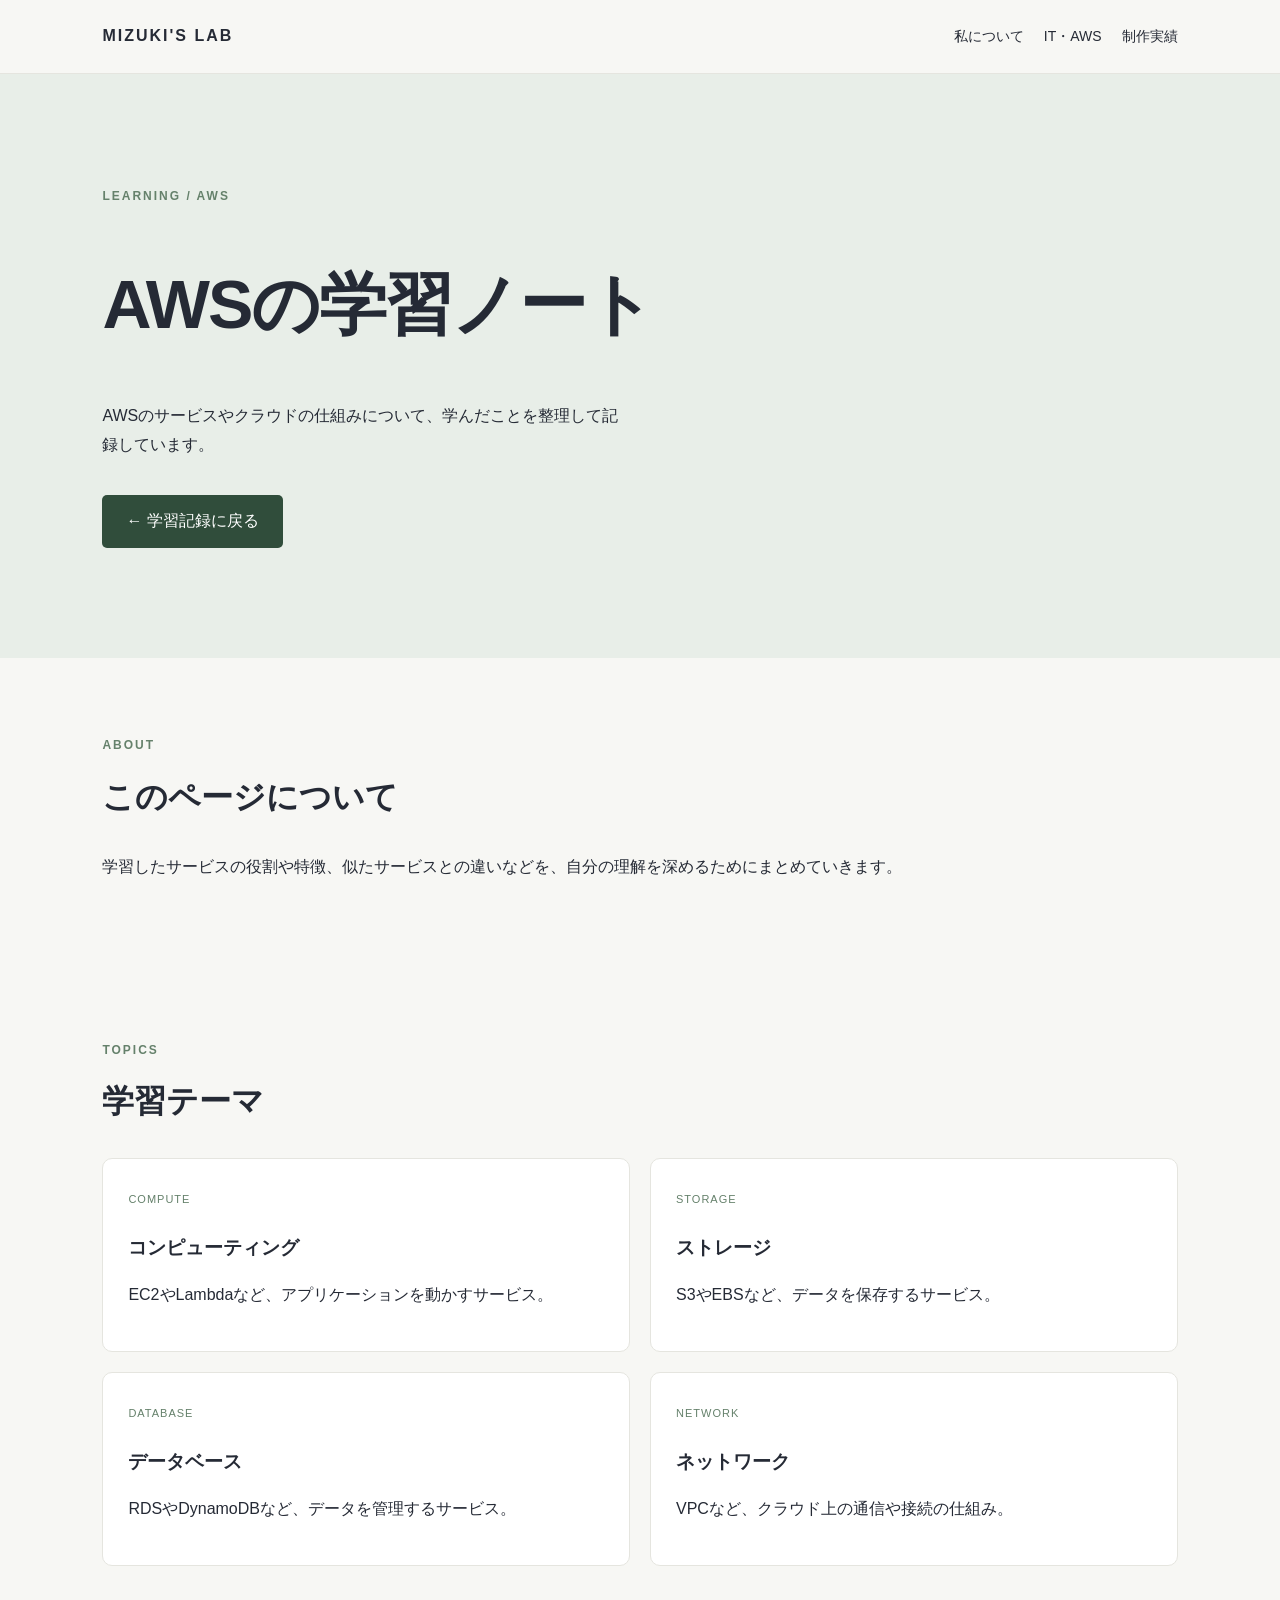
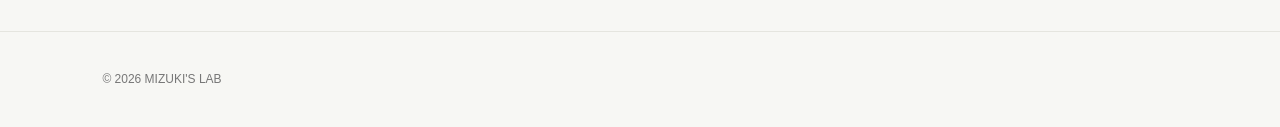
==== articles/aws-learning.html @ 07562fc8 "Create aws-learning.html" ====
<!DOCTYPE html>
<html lang="ja">
<head>
  <meta charset="UTF-8">
  <meta name="viewport" content="width=device-width, initial-scale=1.0">
  <meta name="description" content="AWSの学習記録やサービスの特徴をまとめたページ。">
  <title>AWSの学習ノート | MIZUKI'S LAB</title>
  <link rel="stylesheet" href="../css/style.css">
</head>
<body>
  <header class="header">
    <a class="logo" href="../index.html">MIZUKI'S LAB</a>
    <nav>
      <a href="../index.html#about">私について</a>
      <a href="../index.html#it">IT・AWS</a>
      <a href="../index.html#works">制作実績</a>
    </nav>
  </header>

  <main>
    <section class="hero">
      <p class="eyebrow">LEARNING / AWS</p>
      <h1>AWSの学習ノート</h1>
      <p>AWSのサービスやクラウドの仕組みについて、学んだことを整理して記録しています。</p>
      <a class="button" href="../index.html#it">← 学習記録に戻る</a>
    </section>

    <section class="section">
      <p class="eyebrow">ABOUT</p>
      <h2>このページについて</h2>
      <p>学習したサービスの役割や特徴、似たサービスとの違いなどを、自分の理解を深めるためにまとめていきます。</p>
    </section>

    <section class="section">
      <p class="eyebrow">TOPICS</p>
      <h2>学習テーマ</h2>
      <div class="cards">
        <article class="card">
          <span>COMPUTE</span>
          <h3>コンピューティング</h3>
          <p>EC2やLambdaなど、アプリケーションを動かすサービス。</p>
        </article>
        <article class="card">
          <span>STORAGE</span>
          <h3>ストレージ</h3>
          <p>S3やEBSなど、データを保存するサービス。</p>
        </article>
        <article class="card">
          <span>DATABASE</span>
          <h3>データベース</h3>
          <p>RDSやDynamoDBなど、データを管理するサービス。</p>
        </article>
        <article class="card">
          <span>NETWORK</span>
          <h3>ネットワーク</h3>
          <p>VPCなど、クラウド上の通信や接続の仕組み。</p>
        </article>
      </div>
    </section>
  </main>

  <footer>
    <p>© 2026 MIZUKI'S LAB</p>
  </footer>
</body>
</html>
---- css/style.css ----
* {
  box-sizing: border-box;
}

html {
  scroll-behavior: smooth;
}

body {
  margin: 0;
  background: #f7f7f4;
  color: #252a35;
  font-family: Arial, "Noto Sans JP", sans-serif;
  line-height: 1.8;
}

a {
  color: inherit;
  text-decoration: none;
}

.header {
  display: flex;
  justify-content: space-between;
  align-items: center;
  padding: 22px 8%;
  border-bottom: 1px solid #e5e5df;
  background: #f7f7f4;
}

.logo {
  font-weight: bold;
  letter-spacing: 2px;
}

nav {
  display: flex;
  gap: 20px;
}

nav a {
  font-size: 14px;
  transition: color 0.3s;
}

nav a:hover {
  color: #65816b;
}

.hero {
  padding: 100px 8% 110px;
  background: #e8eee8;
}

.eyebrow {
  color: #65816b;
  font-size: 12px;
  font-weight: bold;
  letter-spacing: 2px;
}

h1 {
  font-size: clamp(38px, 6vw, 68px);
  line-height: 1.2;
  letter-spacing: -2px;
}

.hero > p:not(.eyebrow) {
  max-width: 520px;
}

.button {
  display: inline-block;
  margin-top: 20px;
  padding: 12px 24px;
  background: #304d3b;
  color: white;
  border-radius: 5px;
  transition: transform 0.3s, background 0.3s;
}

.button:hover {
  background: #456b52;
  transform: translateY(-3px);
}

.section {
  padding: 65px 8%;
}

.section h2 {
  font-size: 32px;
  margin-top: 0;
}

.cards {
  display: grid;
  grid-template-columns: repeat(2, minmax(0, 1fr));
  gap: 20px;
}

.card {
  padding: 25px;
  background: white;
  border: 1px solid #e5e5df;
  border-radius: 10px;
  transition: transform 0.3s, box-shadow 0.3s;
}

.card:hover {
  transform: translateY(-5px);
  box-shadow: 0 12px 30px #252a3510;
}

.card span {
  color: #65816b;
  font-size: 11px;
  letter-spacing: 1px;
}

.card h3 {
  margin-bottom: 5px;
}

footer {
  padding: 25px 8%;
  border-top: 1px solid #e5e5df;
  color: #777;
  font-size: 12px;
}

@media (max-width: 600px) {
  .header {
    align-items: flex-start;
    gap: 10px;
    flex-direction: column;
  }

  nav {
    gap: 15px;
    font-size: 13px;
  }

  .hero {
    padding-top: 65px;
    padding-bottom: 70px;
  }

  .cards {
    grid-template-columns: 1fr;
  }
}


/* Scroll reveal animation */
.reveal {
  opacity: 0;
  transform: translateY(30px);
  transition:
    opacity 1.1s ease,
    transform 1.1s ease;
}


.reveal.is-visible {
  opacity: 1;
  transform: translateY(0);
}

/* Respect reduced-motion preferences */
@media (prefers-reduced-motion: reduce) {
  html {
    scroll-behavior: auto;
  }

  .reveal {
    opacity: 1;
    transform: none;
    transition: none;
  }
}
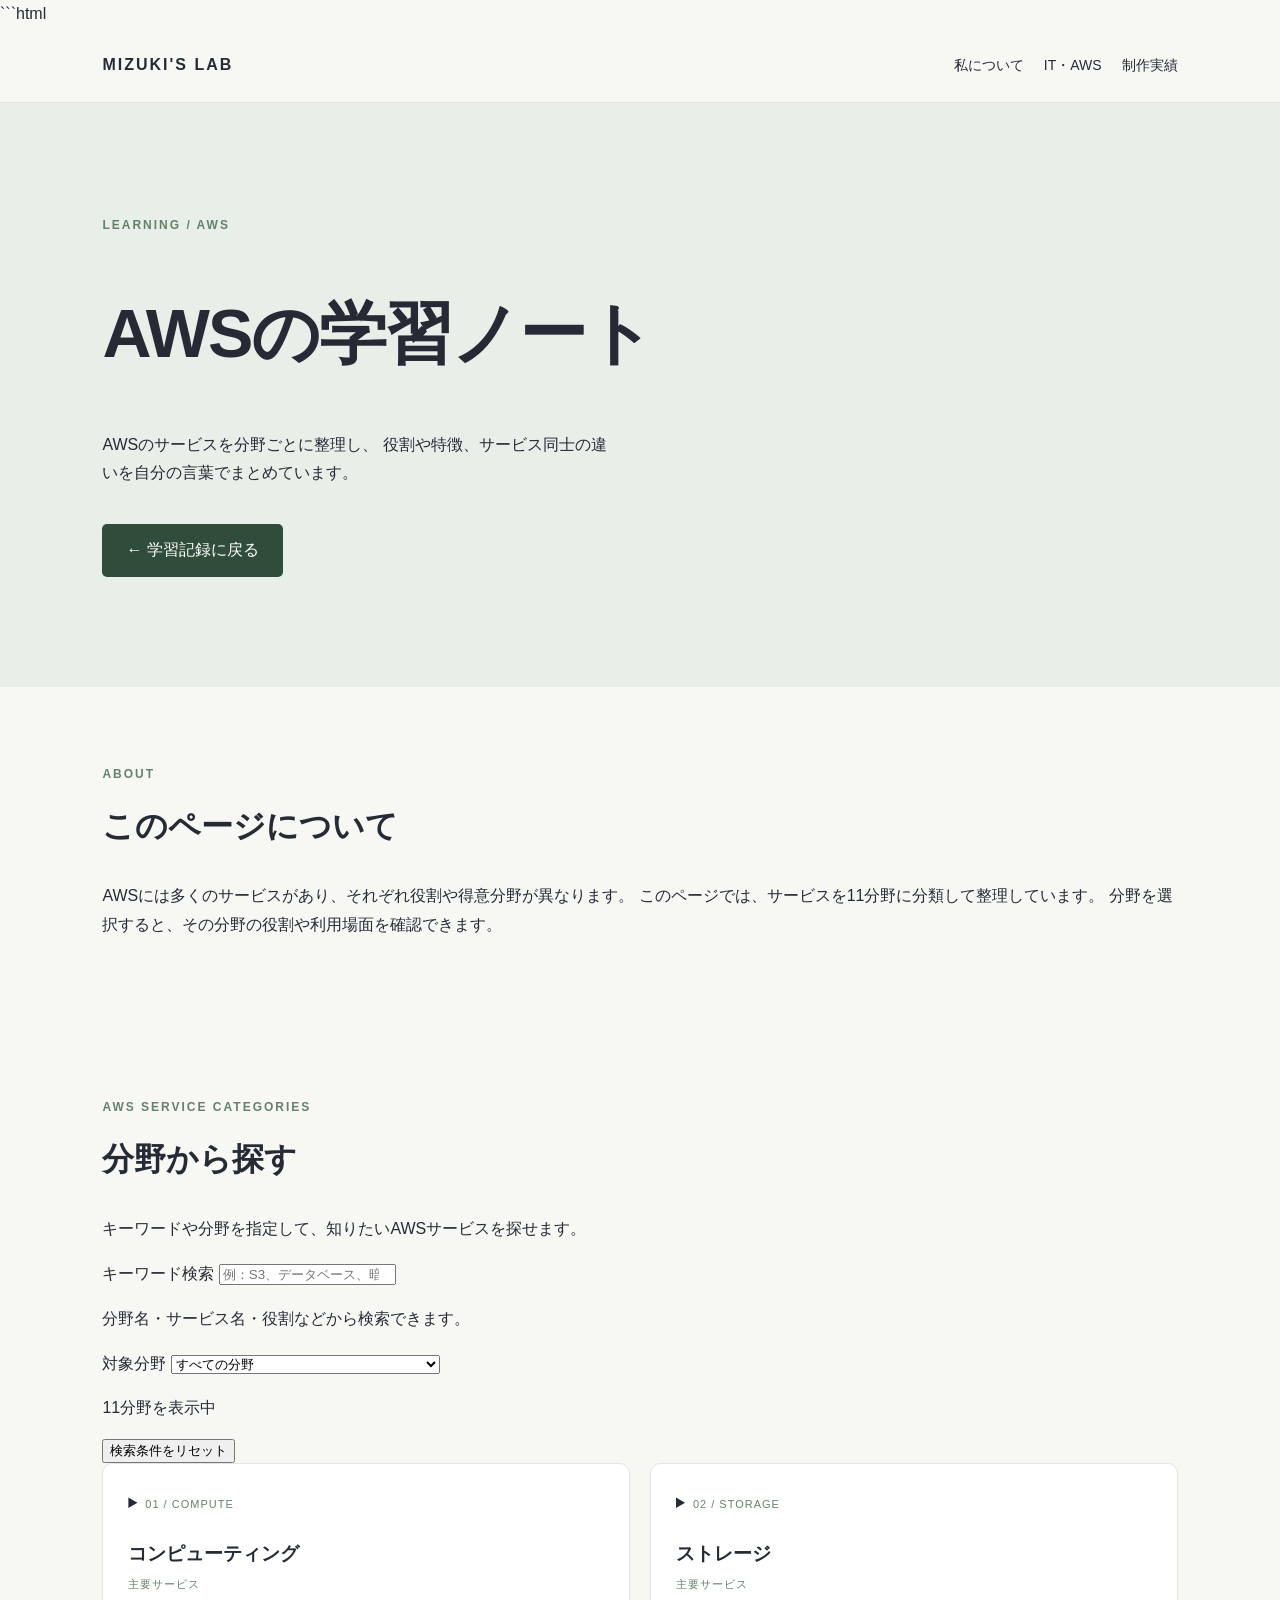
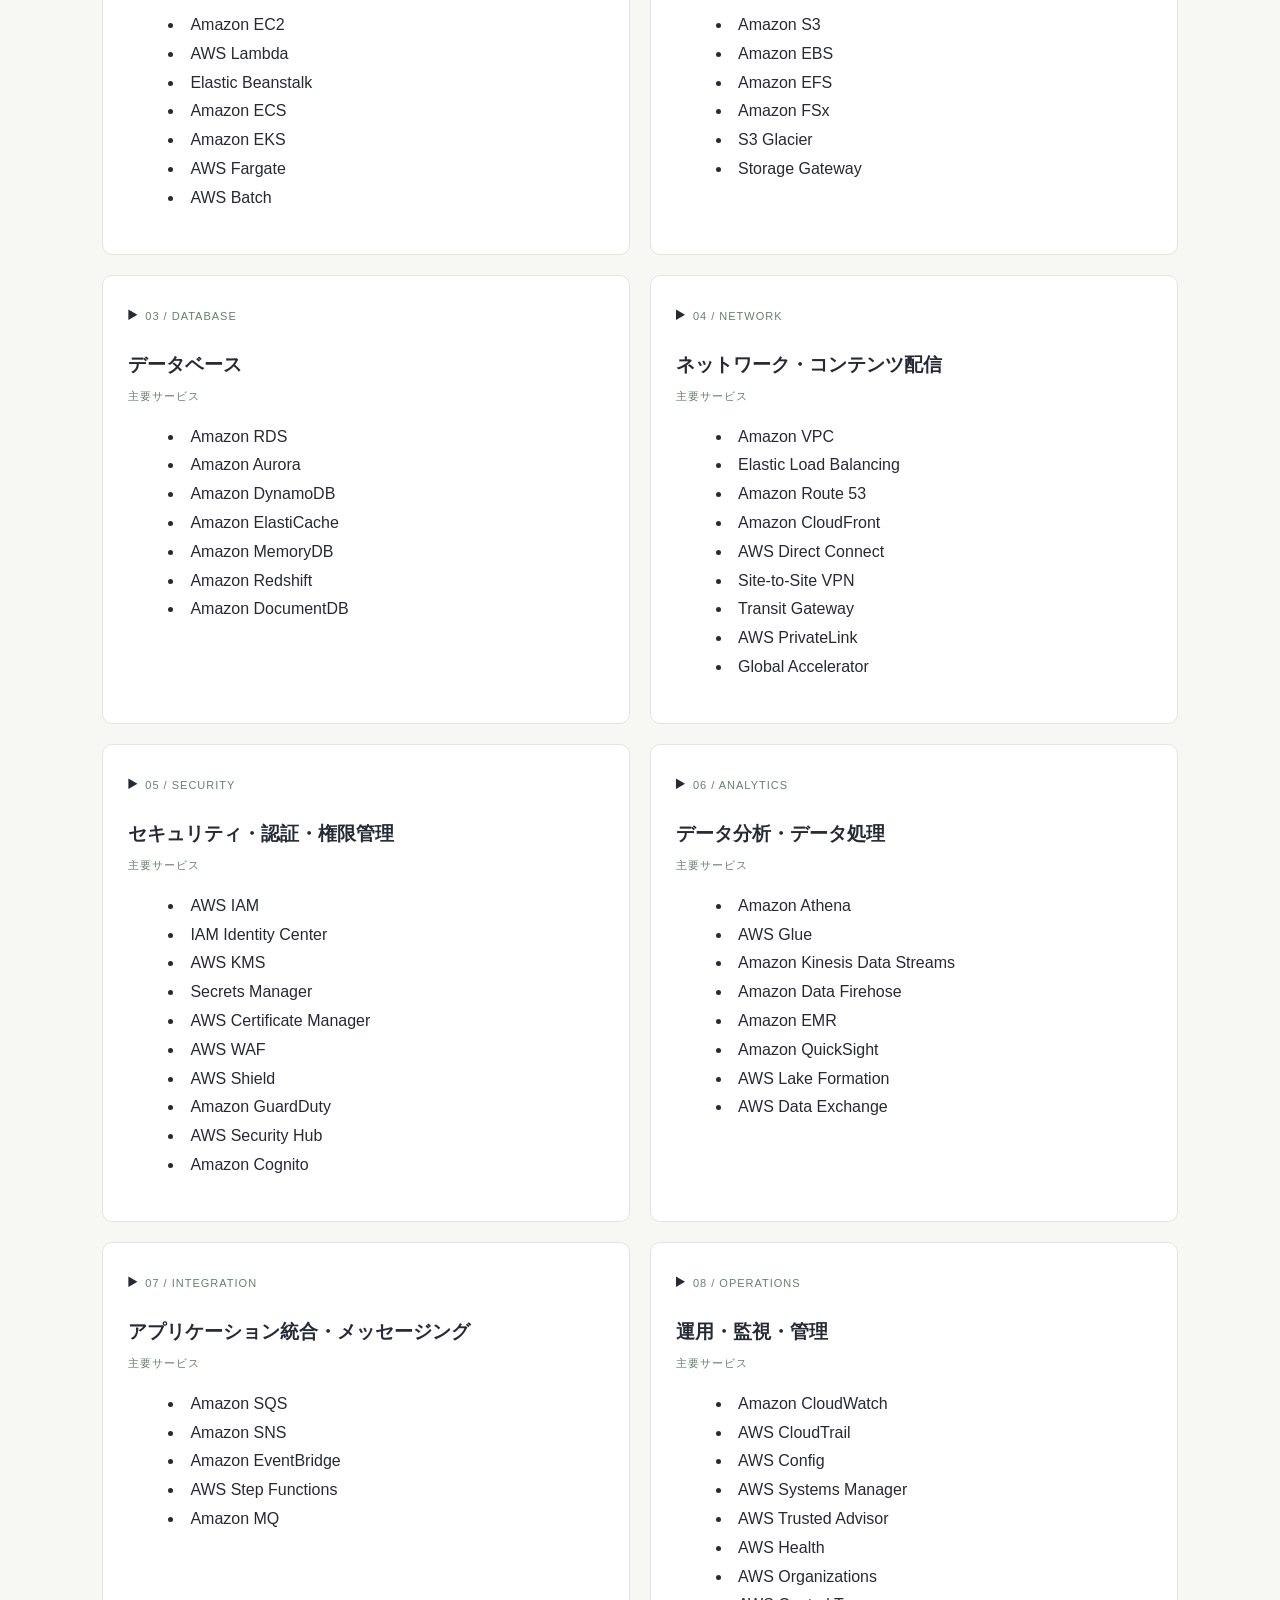
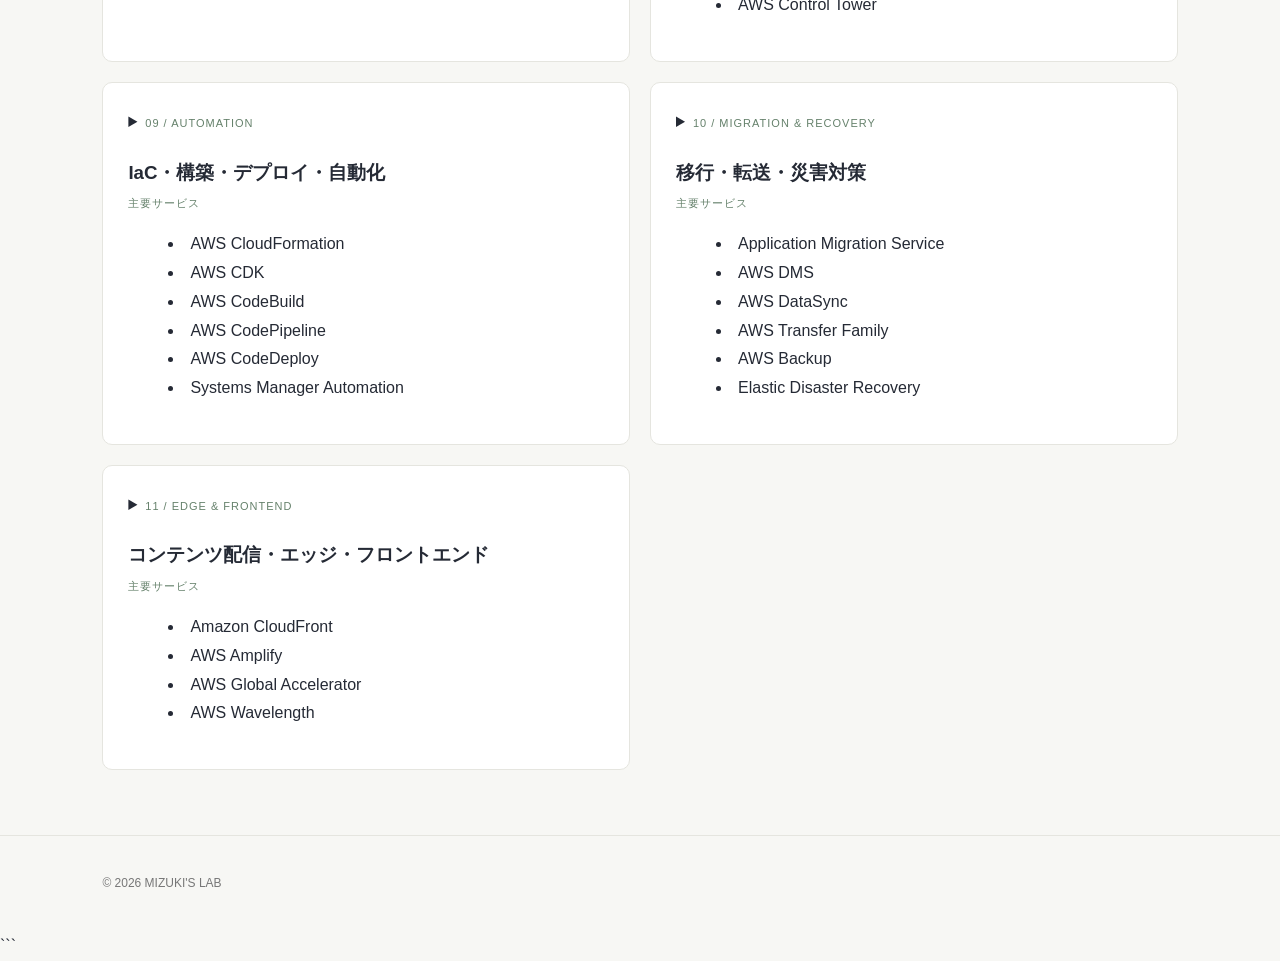
==== commit acda80de: "Update aws-learning.html" ====
--- a/articles/aws-learning.html
+++ b/articles/aws-learning.html
@@ -1,16 +1,28 @@
-
+```html
 <!DOCTYPE html>
 <html lang="ja">
 <head>
   <meta charset="UTF-8">
   <meta name="viewport" content="width=device-width, initial-scale=1.0">
-  <meta name="description" content="AWSの学習記録やサービスの特徴をまとめたページ。">
+
+  <meta
+    name="description"
+    content="AWSの主要サービスを11分野に分類し、役割や特徴を整理した学習ノート。"
+  >
+
   <title>AWSの学習ノート | MIZUKI'S LAB</title>
+
   <link rel="stylesheet" href="../css/style.css">
+  <script src="../js/main.js" defer></script>
 </head>
+
 <body>
+
+  <!-- ヘッダー -->
+
   <header class="header">
     <a class="logo" href="../index.html">MIZUKI'S LAB</a>
+
     <nav>
       <a href="../index.html#about">私について</a>
       <a href="../index.html#it">IT・AWS</a>
@@ -19,49 +31,677 @@
   </header>
 
   <main>
+
+    <!-- ページ紹介 -->
+
     <section class="hero">
       <p class="eyebrow">LEARNING / AWS</p>
+
       <h1>AWSの学習ノート</h1>
-      <p>AWSのサービスやクラウドの仕組みについて、学んだことを整理して記録しています。</p>
-      <a class="button" href="../index.html#it">← 学習記録に戻る</a>
+
+      <p>
+        AWSのサービスを分野ごとに整理し、
+        役割や特徴、サービス同士の違いを自分の言葉でまとめています。
+      </p>
+
+      <a class="button" href="../index.html#it">
+        ← 学習記録に戻る
+      </a>
     </section>
+
+    <!-- このページについて -->
 
     <section class="section">
       <p class="eyebrow">ABOUT</p>
+
       <h2>このページについて</h2>
-      <p>学習したサービスの役割や特徴、似たサービスとの違いなどを、自分の理解を深めるためにまとめていきます。</p>
+
+      <p>
+        AWSには多くのサービスがあり、それぞれ役割や得意分野が異なります。
+        このページでは、サービスを11分野に分類して整理しています。
+        分野を選択すると、その分野の役割や利用場面を確認できます。
+      </p>
     </section>
 
-    <section class="section">
-      <p class="eyebrow">TOPICS</p>
-      <h2>学習テーマ</h2>
-      <div class="cards">
-        <article class="card">
-          <span>COMPUTE</span>
-          <h3>コンピューティング</h3>
-          <p>EC2やLambdaなど、アプリケーションを動かすサービス。</p>
-        </article>
-        <article class="card">
-          <span>STORAGE</span>
-          <h3>ストレージ</h3>
-          <p>S3やEBSなど、データを保存するサービス。</p>
-        </article>
-        <article class="card">
-          <span>DATABASE</span>
-          <h3>データベース</h3>
-          <p>RDSやDynamoDBなど、データを管理するサービス。</p>
-        </article>
-        <article class="card">
-          <span>NETWORK</span>
-          <h3>ネットワーク</h3>
-          <p>VPCなど、クラウド上の通信や接続の仕組み。</p>
-        </article>
+    <!-- AWS分野一覧 -->
+
+    <section class="section" id="aws-topics">
+
+      <p class="eyebrow">AWS SERVICE CATEGORIES</p>
+
+      <h2>分野から探す</h2>
+
+      <p>
+        キーワードや分野を指定して、知りたいAWSサービスを探せます。
+      </p>
+
+      <!-- 検索・フィルター -->
+
+      <div class="aws-search-panel">
+
+        <div class="aws-form-group">
+          <label for="aws-search">キーワード検索</label>
+
+          <input
+            class="aws-input"
+            type="search"
+            id="aws-search"
+            placeholder="例：S3、データベース、暗号化"
+            autocomplete="off"
+          >
+
+          <p class="aws-search-hint">
+            分野名・サービス名・役割などから検索できます。
+          </p>
+        </div>
+
+        <div class="aws-form-group">
+          <label for="aws-category-filter">対象分野</label>
+
+          <select class="aws-select" id="aws-category-filter">
+            <option value="all">すべての分野</option>
+            <option value="compute">コンピューティング</option>
+            <option value="storage">ストレージ</option>
+            <option value="database">データベース</option>
+            <option value="network">ネットワーク・コンテンツ配信</option>
+            <option value="security">セキュリティ・認証・権限管理</option>
+            <option value="analytics">データ分析・データ処理</option>
+            <option value="integration">アプリケーション統合・メッセージング</option>
+            <option value="operations">運用・監視・管理</option>
+            <option value="automation">IaC・構築・デプロイ・自動化</option>
+            <option value="migration">移行・転送・災害対策</option>
+            <option value="edge">コンテンツ配信・エッジ・フロントエンド</option>
+          </select>
+        </div>
+
       </div>
+
+      <!-- 検索結果 -->
+
+      <div class="aws-results-header">
+
+        <p
+          class="aws-results-count"
+          id="aws-results-count"
+          aria-live="polite"
+        >
+          11分野を表示中
+        </p>
+
+        <button
+          class="aws-reset-button"
+          id="aws-reset"
+          type="button"
+        >
+          検索条件をリセット
+        </button>
+
+      </div>
+
+      <!-- カード一覧 -->
+
+      <div class="cards aws-category-grid" id="aws-category-grid">
+
+        <!-- 01 コンピューティング -->
+
+        <details
+          class="card aws-category-card"
+          data-category="compute"
+          data-search="コンピューティング compute ec2 lambda elastic beanstalk ecs eks fargate batch 仮想サーバー コンテナ 実行"
+        >
+          <summary>
+            <span class="aws-category-label">01 / COMPUTE</span>
+
+            <h3 class="aws-category-title">コンピューティング</h3>
+
+            <span class="aws-service-label">主要サービス</span>
+
+            <ul class="aws-service-list">
+              <li>Amazon EC2</li>
+              <li>AWS Lambda</li>
+              <li>Elastic Beanstalk</li>
+              <li>Amazon ECS</li>
+              <li>Amazon EKS</li>
+              <li>AWS Fargate</li>
+              <li>AWS Batch</li>
+            </ul>
+          </summary>
+
+          <div class="aws-card-detail">
+            <h4>この分野の役割</h4>
+
+            <p>
+              アプリケーションやプログラムを実行するための計算環境を提供します。
+              仮想サーバーを管理する方法から、サーバー管理を抑えて
+              プログラムやコンテナを実行する方法まであります。
+            </p>
+
+            <h4>主な利用場面</h4>
+
+            <ul>
+              <li>仮想サーバーを構築する</li>
+              <li>イベントに応じてプログラムを実行する</li>
+              <li>コンテナアプリケーションを動かす</li>
+              <li>バッチ処理を実行する</li>
+            </ul>
+
+            <p class="aws-card-note">
+              学習ポイント：サーバー管理の有無、実行方式、拡張性の違い。
+            </p>
+          </div>
+        </details>
+
+        <!-- 02 ストレージ -->
+
+        <details
+          class="card aws-category-card"
+          data-category="storage"
+          data-search="ストレージ storage s3 ebs efs fsx glacier storage gateway オブジェクト ブロック ファイル バックアップ アーカイブ"
+        >
+          <summary>
+            <span class="aws-category-label">02 / STORAGE</span>
+
+            <h3 class="aws-category-title">ストレージ</h3>
+
+            <span class="aws-service-label">主要サービス</span>
+
+            <ul class="aws-service-list">
+              <li>Amazon S3</li>
+              <li>Amazon EBS</li>
+              <li>Amazon EFS</li>
+              <li>Amazon FSx</li>
+              <li>S3 Glacier</li>
+              <li>Storage Gateway</li>
+            </ul>
+          </summary>
+
+          <div class="aws-card-detail">
+            <h4>この分野の役割</h4>
+
+            <p>
+              ファイル、アプリケーションのデータ、バックアップなどを保存します。
+              データの種類やアクセス頻度、共有方法、コストに応じて
+              適切なストレージを選択します。
+            </p>
+
+            <h4>主な利用場面</h4>
+
+            <ul>
+              <li>画像やログを保存する</li>
+              <li>EC2のディスクを用意する</li>
+              <li>複数のサーバーでファイルを共有する</li>
+              <li>長期間アクセスしないデータを保管する</li>
+            </ul>
+
+            <p class="aws-card-note">
+              学習ポイント：オブジェクト・ブロック・ファイルの違い。
+            </p>
+          </div>
+        </details>
+
+        <!-- 03 データベース -->
+
+        <details
+          class="card aws-category-card"
+          data-category="database"
+          data-search="データベース database rds aurora dynamodb elasticache memorydb redshift documentdb sql nosql キャッシュ 分析"
+        >
+          <summary>
+            <span class="aws-category-label">03 / DATABASE</span>
+
+            <h3 class="aws-category-title">データベース</h3>
+
+            <span class="aws-service-label">主要サービス</span>
+
+            <ul class="aws-service-list">
+              <li>Amazon RDS</li>
+              <li>Amazon Aurora</li>
+              <li>Amazon DynamoDB</li>
+              <li>Amazon ElastiCache</li>
+              <li>Amazon MemoryDB</li>
+              <li>Amazon Redshift</li>
+              <li>Amazon DocumentDB</li>
+            </ul>
+          </summary>
+
+          <div class="aws-card-detail">
+            <h4>この分野の役割</h4>
+
+            <p>
+              アプリケーションが利用するデータを保存・検索・更新します。
+              データの構造やアクセス方法、処理速度、可用性などの要件に応じて、
+              リレーショナルデータベースやNoSQLなどを選択します。
+            </p>
+
+            <h4>主な利用場面</h4>
+
+            <ul>
+              <li>業務システムのデータを管理する</li>
+              <li>大量のキー・バリュー型データを扱う</li>
+              <li>読み込みを高速化する</li>
+              <li>大量のデータを分析する</li>
+            </ul>
+
+            <p class="aws-card-note">
+              学習ポイント：RDS・DynamoDB・ElastiCache・Redshiftの使い分け。
+            </p>
+          </div>
+        </details>
+
+        <!-- 04 ネットワーク・コンテンツ配信 -->
+
+        <details
+          class="card aws-category-card"
+          data-category="network"
+          data-search="ネットワーク コンテンツ配信 network vpc elb alb nlb route 53 dns cloudfront direct connect site-to-site vpn transit gateway privatelink global accelerator 通信 接続"
+        >
+          <summary>
+            <span class="aws-category-label">04 / NETWORK</span>
+
+            <h3 class="aws-category-title">ネットワーク・コンテンツ配信</h3>
+
+            <span class="aws-service-label">主要サービス</span>
+
+            <ul class="aws-service-list">
+              <li>Amazon VPC</li>
+              <li>Elastic Load Balancing</li>
+              <li>Amazon Route 53</li>
+              <li>Amazon CloudFront</li>
+              <li>AWS Direct Connect</li>
+              <li>Site-to-Site VPN</li>
+              <li>Transit Gateway</li>
+              <li>AWS PrivateLink</li>
+              <li>Global Accelerator</li>
+            </ul>
+          </summary>
+
+          <div class="aws-card-detail">
+            <h4>この分野の役割</h4>
+
+            <p>
+              AWS上のネットワークを構築し、リソース同士の通信や
+              インターネットとの接続を管理します。
+              通信の振り分け、名前解決、拠点間接続なども扱います。
+            </p>
+
+            <h4>主な利用場面</h4>
+
+            <ul>
+              <li>クラウド上にネットワークを構築する</li>
+              <li>複数のサーバーに通信を振り分ける</li>
+              <li>ドメイン名からサービスに接続する</li>
+              <li>社内ネットワークとAWSを接続する</li>
+            </ul>
+
+            <p class="aws-card-note">
+              学習ポイント：VPC・サブネット・ルートテーブル・DNS・接続方式。
+            </p>
+          </div>
+        </details>
+
+        <!-- 05 セキュリティ -->
+
+        <details
+          class="card aws-category-card"
+          data-category="security"
+          data-search="セキュリティ 認証 権限管理 security iam identity center kms secrets manager certificate manager acm waf shield guardduty security hub cognito 暗号化 脅威"
+        >
+          <summary>
+            <span class="aws-category-label">05 / SECURITY</span>
+
+            <h3 class="aws-category-title">セキュリティ・認証・権限管理</h3>
+
+            <span class="aws-service-label">主要サービス</span>
+
+            <ul class="aws-service-list">
+              <li>AWS IAM</li>
+              <li>IAM Identity Center</li>
+              <li>AWS KMS</li>
+              <li>Secrets Manager</li>
+              <li>AWS Certificate Manager</li>
+              <li>AWS WAF</li>
+              <li>AWS Shield</li>
+              <li>Amazon GuardDuty</li>
+              <li>AWS Security Hub</li>
+              <li>Amazon Cognito</li>
+            </ul>
+          </summary>
+
+          <div class="aws-card-detail">
+            <h4>この分野の役割</h4>
+
+            <p>
+              AWSリソースへのアクセス権限、データの暗号化、
+              認証情報の保護、脅威の検出などを通じて、
+              システムやデータの安全性を確保します。
+            </p>
+
+            <h4>主な利用場面</h4>
+
+            <ul>
+              <li>ユーザーごとに操作できる範囲を制限する</li>
+              <li>保存データを暗号化する</li>
+              <li>パスワードやAPIキーを管理する</li>
+              <li>不審な操作や攻撃を検知する</li>
+            </ul>
+
+            <p class="aws-card-note">
+              学習ポイント：認証と認可、暗号化、アクセス制御、脅威検出。
+            </p>
+          </div>
+        </details>
+
+        <!-- 06 データ分析・データ処理 -->
+
+        <details
+          class="card aws-category-card"
+          data-category="analytics"
+          data-search="データ分析 データ処理 analytics athena glue kinesis data streams data firehose emr quicksight lake formation data exchange etl データレイク BI ストリーミング"
+        >
+          <summary>
+            <span class="aws-category-label">06 / ANALYTICS</span>
+
+            <h3 class="aws-category-title">データ分析・データ処理</h3>
+
+            <span class="aws-service-label">主要サービス</span>
+
+            <ul class="aws-service-list">
+              <li>Amazon Athena</li>
+              <li>AWS Glue</li>
+              <li>Amazon Kinesis Data Streams</li>
+              <li>Amazon Data Firehose</li>
+              <li>Amazon EMR</li>
+              <li>Amazon QuickSight</li>
+              <li>AWS Lake Formation</li>
+              <li>AWS Data Exchange</li>
+            </ul>
+          </summary>
+
+          <div class="aws-card-detail">
+            <h4>この分野の役割</h4>
+
+            <p>
+              大量のデータを収集・加工・蓄積・分析し、
+              意思決定や業務改善に役立つ情報を取り出します。
+              リアルタイム処理から大規模なデータ分析まで対応します。
+            </p>
+
+            <h4>主な利用場面</h4>
+
+            <ul>
+              <li>S3上のデータをSQLで分析する</li>
+              <li>複数のデータソースを加工・統合する</li>
+              <li>リアルタイムのイベントデータを処理する</li>
+              <li>分析結果をダッシュボードで表示する</li>
+            </ul>
+
+            <p class="aws-card-note">
+              学習ポイント：データ収集・ETL・データレイク・分析の違い。
+            </p>
+          </div>
+        </details>
+
+        <!-- 07 アプリケーション統合 -->
+
+        <details
+          class="card aws-category-card"
+          data-category="integration"
+          data-search="アプリケーション統合 メッセージング integration sqs sns eventbridge step functions amazon mq キュー 通知 イベント ワークフロー 非同期"
+        >
+          <summary>
+            <span class="aws-category-label">07 / INTEGRATION</span>
+
+            <h3 class="aws-category-title">アプリケーション統合・メッセージング</h3>
+
+            <span class="aws-service-label">主要サービス</span>
+
+            <ul class="aws-service-list">
+              <li>Amazon SQS</li>
+              <li>Amazon SNS</li>
+              <li>Amazon EventBridge</li>
+              <li>AWS Step Functions</li>
+              <li>Amazon MQ</li>
+            </ul>
+          </summary>
+
+          <div class="aws-card-detail">
+            <h4>この分野の役割</h4>
+
+            <p>
+              複数のアプリケーションやAWSサービスを連携させます。
+              メッセージを介して処理を分離したり、
+              イベントに応じて処理を実行したりできます。
+            </p>
+
+            <h4>主な利用場面</h4>
+
+            <ul>
+              <li>処理をキューにためて順次実行する</li>
+              <li>複数の宛先に通知を送る</li>
+              <li>イベントをきっかけに処理を開始する</li>
+              <li>複数の処理をワークフローとして組み合わせる</li>
+            </ul>
+
+            <p class="aws-card-note">
+              学習ポイント：SQS・SNS・EventBridgeの使い分け。
+            </p>
+          </div>
+        </details>
+
+        <!-- 08 運用・監視・管理 -->
+
+        <details
+          class="card aws-category-card"
+          data-category="operations"
+          data-search="運用 監視 管理 operations cloudwatch cloudtrail config systems manager trusted advisor health organizations control tower ログ メトリクス アカウント"
+        >
+          <summary>
+            <span class="aws-category-label">08 / OPERATIONS</span>
+
+            <h3 class="aws-category-title">運用・監視・管理</h3>
+
+            <span class="aws-service-label">主要サービス</span>
+
+            <ul class="aws-service-list">
+              <li>Amazon CloudWatch</li>
+              <li>AWS CloudTrail</li>
+              <li>AWS Config</li>
+              <li>AWS Systems Manager</li>
+              <li>AWS Trusted Advisor</li>
+              <li>AWS Health</li>
+              <li>AWS Organizations</li>
+              <li>AWS Control Tower</li>
+            </ul>
+          </summary>
+
+          <div class="aws-card-detail">
+            <h4>この分野の役割</h4>
+
+            <p>
+              AWS環境の状態や操作履歴を確認し、
+              設定変更の追跡、障害の検知、運用作業の効率化を支援します。
+              複数アカウントの管理にも利用します。
+            </p>
+
+            <h4>主な利用場面</h4>
+
+            <ul>
+              <li>CPU使用率などを監視する</li>
+              <li>誰がどの操作を行ったか確認する</li>
+              <li>リソース設定の変更を追跡する</li>
+              <li>複数のAWSアカウントを管理する</li>
+            </ul>
+
+            <p class="aws-card-note">
+              学習ポイント：監視・操作履歴・構成管理の違い。
+            </p>
+          </div>
+        </details>
+
+        <!-- 09 IaC・構築・デプロイ・自動化 -->
+
+        <details
+          class="card aws-category-card"
+          data-category="automation"
+          data-search="iac 構築 デプロイ 自動化 automation cloudformation cdk codebuild codepipeline codedeploy systems manager infrastructure as code ci cd ビルド テスト リリース"
+        >
+          <summary>
+            <span class="aws-category-label">09 / AUTOMATION</span>
+
+            <h3 class="aws-category-title">IaC・構築・デプロイ・自動化</h3>
+
+            <span class="aws-service-label">主要サービス</span>
+
+            <ul class="aws-service-list">
+              <li>AWS CloudFormation</li>
+              <li>AWS CDK</li>
+              <li>AWS CodeBuild</li>
+              <li>AWS CodePipeline</li>
+              <li>AWS CodeDeploy</li>
+              <li>Systems Manager Automation</li>
+            </ul>
+          </summary>
+
+          <div class="aws-card-detail">
+            <h4>この分野の役割</h4>
+
+            <p>
+              インフラ構築やアプリケーションのビルド・テスト・デプロイを
+              コードや自動処理で管理します。
+              手作業を減らし、構築手順の再現性や運用効率を高めます。
+            </p>
+
+            <h4>主な利用場面</h4>
+
+            <ul>
+              <li>同じインフラ構成を繰り返し作る</li>
+              <li>コードでインフラを管理する</li>
+              <li>テストからリリースまでを自動化する</li>
+              <li>定型的な運用作業を自動実行する</li>
+            </ul>
+
+            <p class="aws-card-note">
+              学習ポイント：IaCとCI/CD、それぞれの役割。
+            </p>
+          </div>
+        </details>
+
+        <!-- 10 移行・転送・災害対策 -->
+
+        <details
+          class="card aws-category-card"
+          data-category="migration"
+          data-search="移行 転送 災害対策 migration application migration service database migration service dms datasync transfer family backup elastic disaster recovery レプリケーション DR"
+        >
+          <summary>
+            <span class="aws-category-label">10 / MIGRATION &amp; RECOVERY</span>
+
+            <h3 class="aws-category-title">移行・転送・災害対策</h3>
+
+            <span class="aws-service-label">主要サービス</span>
+
+            <ul class="aws-service-list">
+              <li>Application Migration Service</li>
+              <li>AWS DMS</li>
+              <li>AWS DataSync</li>
+              <li>AWS Transfer Family</li>
+              <li>AWS Backup</li>
+              <li>Elastic Disaster Recovery</li>
+            </ul>
+          </summary>
+
+          <div class="aws-card-detail">
+            <h4>この分野の役割</h4>
+
+            <p>
+              オンプレミス環境などからAWSへの移行、
+              データの転送、バックアップ、災害発生時の復旧を支援します。
+              データやシステムを安全に移行し、障害への備えを整えます。
+            </p>
+
+            <h4>主な利用場面</h4>
+
+            <ul>
+              <li>既存サーバーをAWSへ移行する</li>
+              <li>データベースを移行・複製する</li>
+              <li>大量のファイルを転送する</li>
+              <li>障害時にシステムを復旧できるようにする</li>
+            </ul>
+
+            <p class="aws-card-note">
+              学習ポイント：移行・転送・バックアップ・災害復旧の違い。
+            </p>
+          </div>
+        </details>
+
+        <!-- 11 コンテンツ配信・エッジ・フロントエンド -->
+
+        <details
+          class="card aws-category-card"
+          data-category="edge"
+          data-search="コンテンツ配信 エッジ フロントエンド edge cloudfront amplify global accelerator wavelength web モバイルアプリ キャッシュ 配信"
+        >
+          <summary>
+            <span class="aws-category-label">11 / EDGE &amp; FRONTEND</span>
+
+            <h3 class="aws-category-title">コンテンツ配信・エッジ・フロントエンド</h3>
+
+            <span class="aws-service-label">主要サービス</span>
+
+            <ul class="aws-service-list">
+              <li>Amazon CloudFront</li>
+              <li>AWS Amplify</li>
+              <li>AWS Global Accelerator</li>
+              <li>AWS Wavelength</li>
+            </ul>
+          </summary>
+
+          <div class="aws-card-detail">
+            <h4>この分野の役割</h4>
+
+            <p>
+              Webコンテンツの配信やフロントエンドアプリケーションの開発を支援し、
+              ユーザーに近い場所を活用した配信・処理などを実現します。
+            </p>
+
+            <h4>主な利用場面</h4>
+
+            <ul>
+              <li>Webサイトのコンテンツを高速に配信する</li>
+              <li>Webアプリケーションの開発・公開を効率化する</li>
+              <li>グローバルな通信を最適化する</li>
+              <li>5Gネットワークに近い場所で処理する</li>
+            </ul>
+
+            <p class="aws-card-note">
+              学習ポイント：ネットワークとエッジを活用した仕組みの違い。
+            </p>
+          </div>
+        </details>
+
+      </div>
+
+      <!-- 検索結果が0件の場合 -->
+
+      <div
+        class="aws-no-results"
+        id="aws-no-results"
+        hidden
+      >
+        <p>条件に一致する分野が見つかりませんでした。</p>
+        <p>別のキーワードで検索するか、分野を変更してください。</p>
+      </div>
+
     </section>
+
   </main>
+
+  <!-- フッター -->
 
   <footer>
     <p>© 2026 MIZUKI'S LAB</p>
   </footer>
+
 </body>
 </html>
+```
